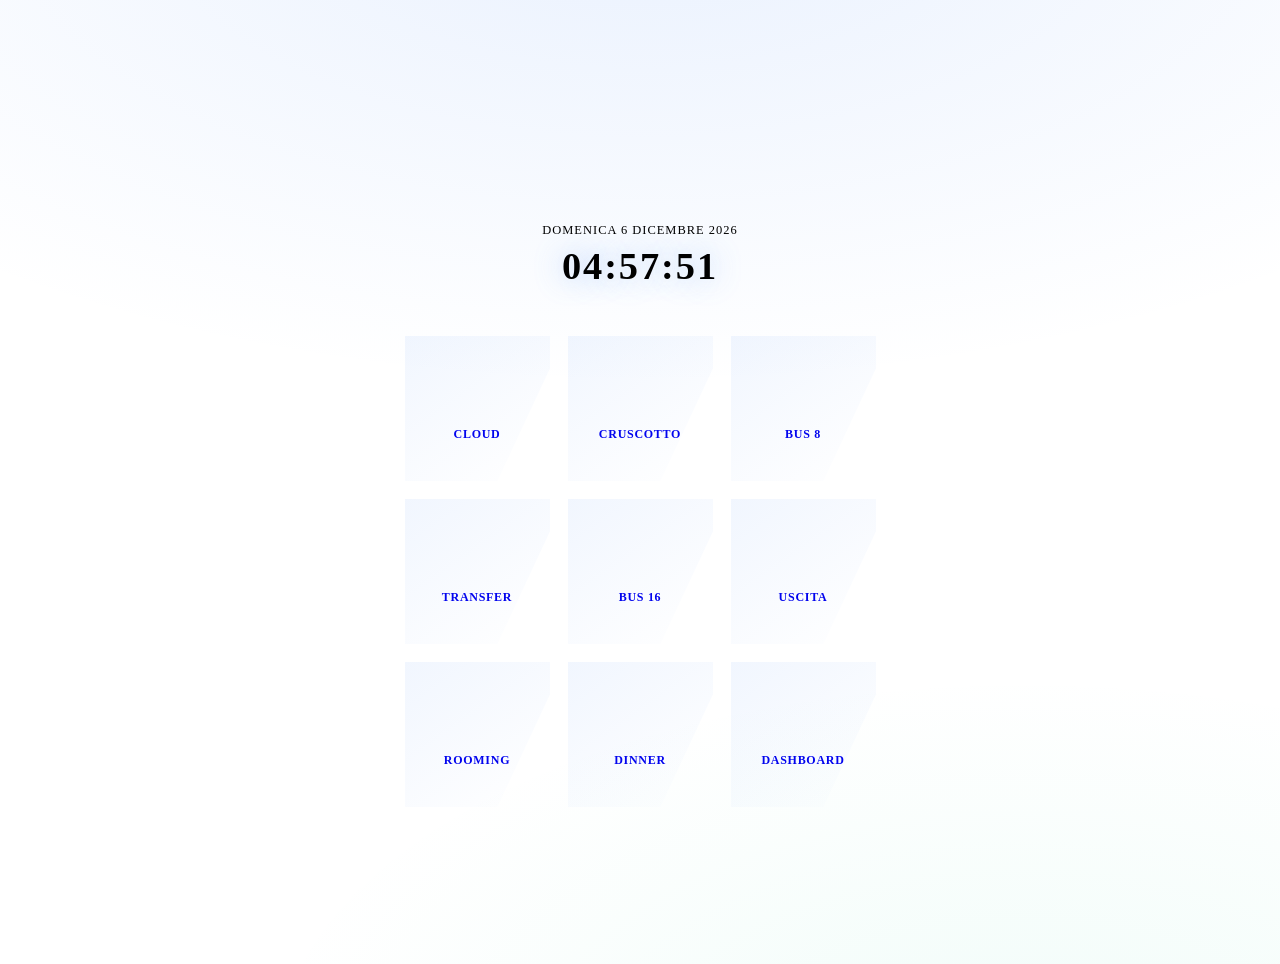
==== index.html @ 6590f325 "Add files via upload" ====
<!DOCTYPE html>
<html lang="it">
<head>
<meta charset="UTF-8">
<meta name="viewport" content="width=device-width, initial-scale=1.0">
<title>Convitto 2025 — Indice</title>
<link rel="stylesheet" href="css/convitto-theme.css">
<style>
/* ─── INDEX-SPECIFIC ─────────────────────────────────────────── */
body {
    display: flex;
    flex-direction: column;
    align-items: center;
    justify-content: center;
    min-height: 100vh;
    padding: 24px;
    background: var(--bg);
    background-image:
        radial-gradient(ellipse 80% 50% at 50% -10%, rgba(79,142,247,0.12), transparent),
        radial-gradient(ellipse 60% 40% at 80% 110%, rgba(56,217,169,0.07), transparent);
}

/* Header */
.header-container {
    text-align: center;
    margin-bottom: 48px;
}

h1 {
    font-size: 2rem;
    letter-spacing: 0.25em;
    text-transform: uppercase;
    background: linear-gradient(90deg, var(--accent), var(--accent-2));
    -webkit-background-clip: text;
    -webkit-text-fill-color: transparent;
    background-clip: text;
    margin-bottom: 8px;
}

#todayDate {
    font-size: 0.78rem;
    text-transform: uppercase;
    letter-spacing: 0.08em;
    color: var(--text-2);
    margin-bottom: 6px;
    font-family: var(--font-mono);
}

#digitalClock {
    font-size: 2.4rem;
    font-weight: 700;
    font-family: var(--font-mono);
    color: var(--accent);
    letter-spacing: 0.05em;
    text-shadow: 0 0 30px rgba(79,142,247,0.45);
    margin-bottom: 0;
}

/* Grid */
.links-grid {
    display: grid;
    grid-template-columns: repeat(3, 145px);
    gap: 18px;
}

/* Card */
.link-card {
    background: var(--surface);
    border: 1px solid var(--border);
    border-radius: var(--radius-xl);
    height: 145px;
    width: 145px;
    text-decoration: none;
    display: flex;
    flex-direction: column;
    align-items: center;
    justify-content: center;
    gap: 14px;
    box-shadow: var(--shadow-sm);
    transition: all 0.35s cubic-bezier(.25,.8,.25,1);
    position: relative;
    overflow: hidden;
}

/* Shimmer effect */
.link-card::before {
    content: "";
    position: absolute;
    width: 200%;
    height: 200%;
    background: linear-gradient(120deg, transparent, rgba(79,142,247,0.08), transparent);
    transform: rotate(25deg);
    top: -100%;
    left: -100%;
    transition: 0.6s;
}

.link-card:hover::before { top: 100%; left: 100%; }

/* Accent border bottom */
.link-card::after {
    content: "";
    position: absolute;
    bottom: 0;
    left: 10%;
    width: 80%;
    height: 2px;
    background: linear-gradient(90deg, transparent, var(--accent), var(--accent-2), transparent);
    opacity: 0;
    transition: opacity 0.3s;
}

.link-card:hover::after { opacity: 1; }

.link-card svg {
    width: 38px;
    height: 38px;
    stroke: var(--accent);
    stroke-width: 1.6;
    fill: none;
    transition: all 0.3s;
    filter: drop-shadow(0 0 8px rgba(79,142,247,0.3));
}

.link-card span {
    font-size: 12px;
    font-weight: 600;
    color: var(--text-2);
    letter-spacing: 0.06em;
    text-transform: uppercase;
    transition: color 0.2s;
}

.link-card:hover {
    transform: translateY(-8px) scale(1.04);
    box-shadow: var(--shadow-lg);
    border-color: var(--border-2);
    background: var(--surface-2);
}

.link-card:hover svg {
    stroke: var(--accent-2);
    filter: drop-shadow(0 0 12px rgba(56,217,169,0.45));
}

.link-card:hover span { color: var(--text); }

.link-card:active { transform: scale(0.97); }

@media (max-width: 520px) {
    .links-grid { grid-template-columns: repeat(2, 145px); }
    h1 { font-size: 1.4rem; }
    #digitalClock { font-size: 1.8rem; }
}

/* ─── LIGHT MODE (mobile con sistema chiaro) ────────────────── */
@media (max-width: 768px) and (prefers-color-scheme: dark) {
    body {
        background: var(--bg);
        background-image:
            radial-gradient(ellipse 80% 50% at 50% -10%, rgba(79,142,247,0.08), transparent),
            radial-gradient(ellipse 60% 40% at 80% 110%, rgba(56,217,169,0.05), transparent);
    }
    h1 {
        background: linear-gradient(90deg, var(--header-grad-start), var(--header-grad-end));
        -webkit-background-clip: text; -webkit-text-fill-color: transparent; background-clip: text;
    }
    #digitalClock { color: var(--accent); text-shadow: 0 0 20px rgba(79,142,247,0.25); }
    .link-card { background: var(--surface); border-color: var(--border); box-shadow: var(--shadow-sm); }
    .link-card svg { stroke: var(--accent); filter: none; }
    .link-card span { color: var(--text-2); }
    .link-card:hover { background: var(--surface-2); border-color: var(--border-2); box-shadow: var(--shadow); }
    .link-card:hover svg { stroke: var(--accent-2); filter: none; }
    .link-card:hover span { color: var(--text); }
}
</style>
</head>
<body>

<div class="header-container">
    <h1>CONVITTO 2025</h1>
    <div id="todayDate">Caricamento...</div>
    <div id="digitalClock">00:00:00</div>
</div>

<div class="links-grid">

    <a href="roomcloud.html" class="link-card">
        <svg viewBox="0 0 24 24"><path d="M17.5 19H9C7 19 4 18 4 14.5C4 11 7 10 7.5 10C8 7 10 5 13 5C16 5 18 7 18.5 10C21 10.5 22 12.5 22 14.5C22 17 20 19 17.5 19Z"/></svg>
        <span>Cloud</span>
    </a>

    <a href="cruscotto.html" class="link-card">
        <svg viewBox="0 0 24 24"><circle cx="12" cy="12" r="9"/><path d="M12 8v4l2 2"/><path d="M7 4l-2 2M19 4l2 2"/></svg>
        <span>Cruscotto</span>
    </a>

    <a href="bus-8.html" class="link-card">
        <svg viewBox="0 0 24 24"><path d="M4 18h16M4 18v-9c0-2 2-4 4-4h8c2 0 4 2 4 4v9M4 18v2M20 18v2"/><path d="M6 9h4M14 9h4M6 13h12"/><circle cx="7" cy="18" r="2"/><circle cx="17" cy="18" r="2"/></svg>
        <span>Bus 8</span>
    </a>

    <a href="transfer.html" class="link-card">
        <svg viewBox="0 0 24 24"><path d="M7 10h12M15 6l4 4-4 4"/><path d="M17 14H5M9 10l-4 4 4 4"/></svg>
        <span>Transfer</span>
    </a>

    <a href="bus-16.html" class="link-card">
        <svg viewBox="0 0 24 24"><polygon points="6,6 18,6 21,12 18,18 6,18 3,12"/><rect x="7" y="10" width="3" height="3" rx="0.5"/><rect x="15" y="10" width="3" height="3" rx="0.5"/><circle cx="7" cy="18" r="2"/><circle cx="17" cy="18" r="2"/></svg>
        <span>Bus 16</span>
    </a>

    <a href="uscita.html" class="link-card">
        <svg viewBox="0 0 24 24"><path d="M15 12H3M12 15l3-3-3-3"/><path d="M9 21H17c2 0 3-1 3-3V6c0-2-1-3-3-3H9"/></svg>
        <span>Uscita</span>
    </a>

    <a href="rooming.html" class="link-card">
        <svg viewBox="0 0 24 24"><path d="M3 10L12 3l9 7v11H3V10Z"/><path d="M9 14h6M9 17h4"/></svg>
        <span>Rooming</span>
    </a>

    <a href="presenze-dinner.html" class="link-card">
        <svg viewBox="0 0 24 24"><path d="M18 8h1a4 4 0 0 1 0 8h-1"/><path d="M2 8h16v9a4 4 0 0 1-4 4H6a4 4 0 0 1-4-4V8z"/><line x1="6" y1="1" x2="6" y2="4"/><line x1="10" y1="1" x2="10" y2="4"/><line x1="14" y1="1" x2="14" y2="4"/></svg>
        <span>Dinner</span>
    </a>

    <a href="dashboard.html" class="link-card">
        <svg viewBox="0 0 24 24"><rect x="3" y="3" width="8" height="8" rx="1.5"/><rect x="13" y="3" width="8" height="8" rx="1.5"/><rect x="3" y="13" width="8" height="8" rx="1.5"/><rect x="13" y="13" width="8" height="8" rx="1.5"/></svg>
        <span>Dashboard</span>
    </a>

</div>

<script>
function updateDateTime() {
    const now = new Date();
    const options = { weekday: 'long', day: 'numeric', month: 'long', year: 'numeric' };
    document.getElementById('todayDate').textContent = now.toLocaleDateString('it-IT', options);
    const h = String(now.getHours()).padStart(2,'0');
    const m = String(now.getMinutes()).padStart(2,'0');
    const s = String(now.getSeconds()).padStart(2,'0');
    document.getElementById('digitalClock').textContent = `${h}:${m}:${s}`;
}
setInterval(updateDateTime, 1000);
updateDateTime();
</script>
</body>
</html>
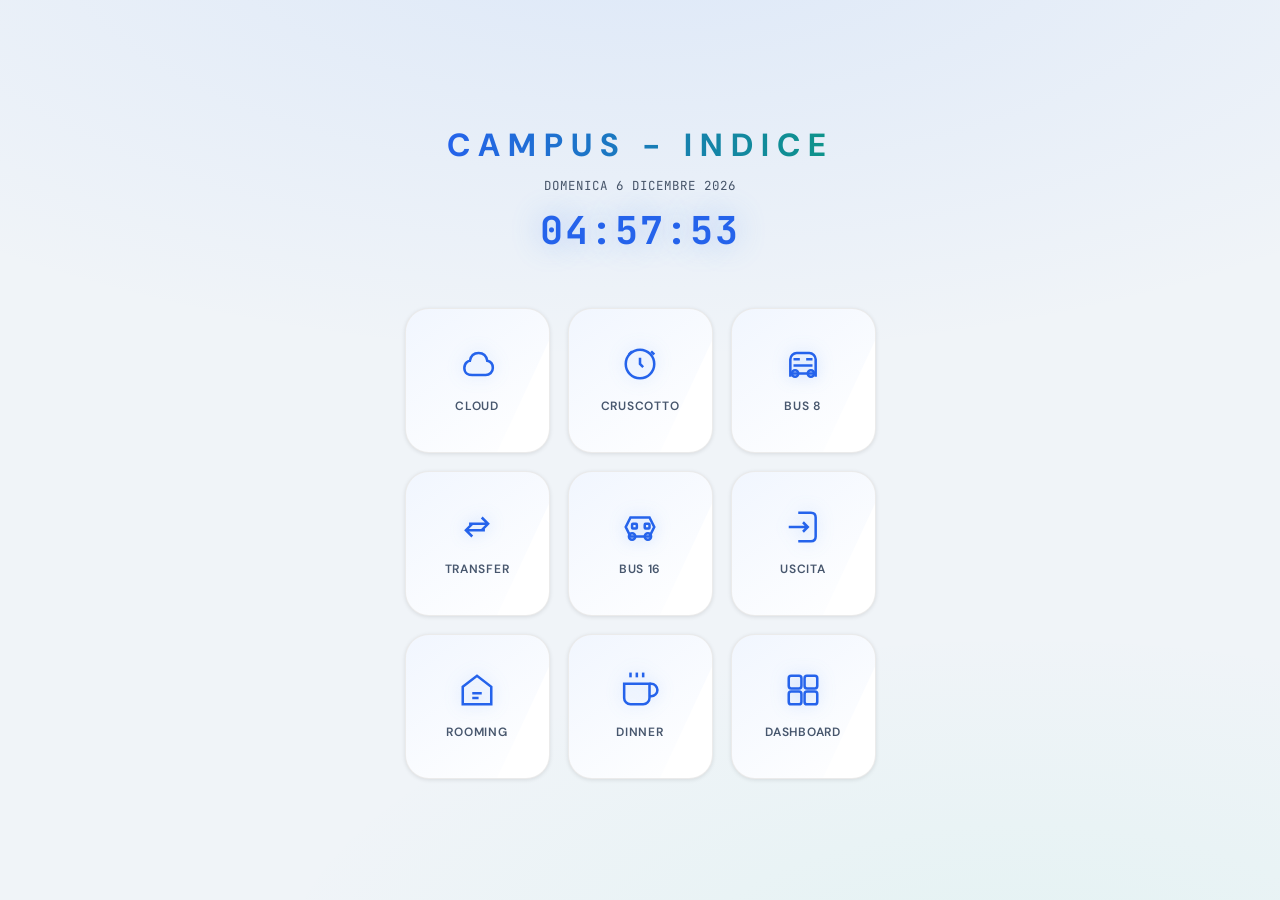
==== commit eb3f1fd7: "Add files via upload" ====
--- a/index.html
+++ b/index.html
@@ -3,8 +3,8 @@
 <head>
 <meta charset="UTF-8">
 <meta name="viewport" content="width=device-width, initial-scale=1.0">
-<title>Convitto 2025 — Indice</title>
-<link rel="stylesheet" href="css/convitto-theme.css">
+<title>Campus — Indice</title>
+<link rel="stylesheet" href="css/campus-theme.css">
 <style>
 /* ─── INDEX-SPECIFIC ─────────────────────────────────────────── */
 body {
@@ -154,18 +154,18 @@
 }
 
 /* ─── LIGHT MODE (mobile con sistema chiaro) ────────────────── */
-@media (max-width: 768px) and (prefers-color-scheme: dark) {
+@media (max-width: 768px) and (prefers-color-scheme: light) {
     body {
         background: var(--bg);
         background-image:
-            radial-gradient(ellipse 80% 50% at 50% -10%, rgba(79,142,247,0.08), transparent),
-            radial-gradient(ellipse 60% 40% at 80% 110%, rgba(56,217,169,0.05), transparent);
+            radial-gradient(ellipse 80% 50% at 50% -10%, rgba(37,99,235,0.08), transparent),
+            radial-gradient(ellipse 60% 40% at 80% 110%, rgba(13,148,136,0.05), transparent);
     }
     h1 {
         background: linear-gradient(90deg, var(--header-grad-start), var(--header-grad-end));
         -webkit-background-clip: text; -webkit-text-fill-color: transparent; background-clip: text;
     }
-    #digitalClock { color: var(--accent); text-shadow: 0 0 20px rgba(79,142,247,0.25); }
+    #digitalClock { color: var(--accent); text-shadow: 0 0 20px rgba(37,99,235,0.25); }
     .link-card { background: var(--surface); border-color: var(--border); box-shadow: var(--shadow-sm); }
     .link-card svg { stroke: var(--accent); filter: none; }
     .link-card span { color: var(--text-2); }
@@ -178,7 +178,7 @@
 <body>
 
 <div class="header-container">
-    <h1>CONVITTO 2025</h1>
+    <h1>Campus - indice</h1>
     <div id="todayDate">Caricamento...</div>
     <div id="digitalClock">00:00:00</div>
 </div>
--- a/css/campus-theme.css
+++ b/css/campus-theme.css
@@ -0,0 +1,489 @@
+/* ============================================================
+   CONVITTO-THEME.CSS — Tema Light unico (sempre attivo)
+   ============================================================ */
+
+@import url('https://fonts.googleapis.com/css2?family=DM+Sans:wght@400;500;600;700&family=JetBrains+Mono:wght@400;600&display=swap');
+
+:root {
+    color-scheme: light only;
+    --bg:           #f0f4f8;
+    --bg-2:         #ffffff;
+    --bg-3:         #e8eef5;
+    --surface:      #ffffff;
+    --surface-2:    #f0f4f8;
+    --surface-3:    #dde5f0;
+    --border:       #00000014;
+    --border-2:     #00000024;
+
+    /* Accenti */
+    --accent:       #2563eb;
+    --accent-dim:   #2563eb1f;
+    --accent-2:     #0d9488;
+    --accent-2-dim: #0d94881a;
+
+    /* Stati operativi */
+    --ok:           #16a34a;
+    --ok-dim:       #16a34a1a;
+    --absent:       #dc2626;
+    --absent-dim:   #dc26261a;
+    --dinner-no:    #2563eb;
+    --dinner-no-dim:#2563eb1a;
+    --lab:          #d97706;
+    --lab-dim:      #d977061a;
+    --switched:     #0d9488;
+    --pp:           #ea580c;
+
+    /* Bottoni toolbar */
+    --btn-t1:        #16a34a;
+    --btn-t2:        #2563eb;
+    --btn-t3:        #7c3aed;
+    --btn-t4:        #475569;
+    --btn-reset:     #ea580c;
+    --btn-reset-full:#b91c1c;
+    --btn-inactive:  #e8eef5;
+    --switched-dim: #0d94881a;
+    /* Testo */
+    --text:         #0f172a;
+    --text-2:       #475569;
+    --text-muted:   #94a3b8;
+    --text-inv:     #ffffff;
+
+    /* Tipografia */
+    --font:         'DM Sans', 'Segoe UI', system-ui, sans-serif;
+    --font-mono:    'JetBrains Mono', 'Courier New', monospace;
+
+    /* Geometria */
+    --radius-sm:    6px;
+    --radius:       12px;
+    --radius-lg:    18px;
+    --radius-xl:    24px;
+
+    /* Ombre leggere */
+    --shadow-sm:    0 1px 4px rgba(0,0,0,0.10);
+    --shadow:       0 4px 16px rgba(0,0,0,0.12);
+    --shadow-lg:    0 8px 32px rgba(0,0,0,0.15);
+
+    /* Transizioni */
+    --t:            0.2s ease;
+
+    /* Colori header gradient */
+    --header-grad-start: #2563eb;
+    --header-grad-end:   #0d9488;
+}
+
+/* reset e base – invariati */
+*, *::before, *::after { box-sizing: border-box; }
+html { -webkit-text-size-adjust: 100%; }
+body {
+    margin: 0;
+    font-family: var(--font);
+    background: var(--bg);
+    color: var(--text);
+    line-height: 1.5;
+    -webkit-font-smoothing: antialiased;
+}
+h1, h2, h3, h4 {
+    margin: 0;
+    font-family: var(--font);
+    font-weight: 700;
+    color: var(--text);
+    letter-spacing: -0.01em;
+}
+a { color: inherit; text-decoration: none; }
+
+/* scrollbar */
+::-webkit-scrollbar { width: 6px; height: 6px; }
+::-webkit-scrollbar-track { background: var(--bg-2); }
+::-webkit-scrollbar-thumb { background: var(--surface-3); border-radius: 3px; }
+::-webkit-scrollbar-thumb:hover { background: var(--accent); }
+
+/* header applicazione */
+.app-header {
+    background: var(--bg-2);
+    border-bottom: 1px solid var(--border-2);
+    padding: 14px 24px;
+    display: flex;
+    justify-content: space-between;
+    align-items: center;
+    gap: 16px;
+    position: sticky;
+    top: 0;
+    z-index: 100;
+    backdrop-filter: blur(12px);
+}
+.app-header h1 {
+    font-size: 1.1rem;
+    font-weight: 700;
+    letter-spacing: 0.04em;
+    text-transform: uppercase;
+    background: linear-gradient(90deg, var(--accent), var(--accent-2));
+    -webkit-background-clip: text;
+    -webkit-text-fill-color: transparent;
+    background-clip: text;
+}
+.app-header .header-meta {
+    font-size: 0.78rem;
+    color: var(--text-2);
+    font-family: var(--font-mono);
+    font-weight: 400;
+    margin-top: 2px;
+}
+.app-header .header-clock {
+    font-family: var(--font-mono);
+    font-size: 1.6rem;
+    font-weight: 600;
+    color: var(--accent);
+    letter-spacing: 0.05em;
+    text-shadow: 0 0 20px #2563eb33;
+}
+.app-header .header-actions {
+    display: flex;
+    align-items: center;
+    gap: 10px;
+}
+
+.container {
+    max-width: 1300px;
+    margin: 0 auto;
+    padding: 24px;
+}
+
+.toolbar {
+    background: var(--surface);
+    border: 1px solid var(--border);
+    padding: 12px 16px;
+    border-radius: var(--radius-lg);
+    display: flex;
+    gap: 10px;
+    margin-bottom: 20px;
+    align-items: center;
+    flex-wrap: wrap;
+    box-shadow: var(--shadow-sm);
+}
+.toolbar input[type="text"],
+.toolbar input[type="number"],
+#search, #roomInput {
+    background: var(--bg-3);
+    border: 1px solid var(--border-2);
+    border-radius: var(--radius);
+    color: var(--text);
+    padding: 9px 14px;
+    font-family: var(--font);
+    font-size: 0.85rem;
+    outline: none;
+    transition: border-color var(--t), box-shadow var(--t);
+}
+#search { flex: 1; min-width: 140px; }
+#roomInput { width: 70px; }
+.toolbar input:focus {
+    border-color: var(--accent);
+    box-shadow: 0 0 0 3px var(--accent-dim);
+}
+.toolbar input::placeholder { color: var(--text-muted); }
+
+.btn-toolbar {
+    border: none;
+    border-radius: var(--radius);
+    cursor: pointer;
+    font-family: var(--font);
+    font-weight: 700;
+    font-size: 0.78rem;
+    color: white;
+    padding: 9px 16px;
+    transition: all var(--t);
+    letter-spacing: 0.03em;
+    white-space: nowrap;
+}
+.btn-toolbar:hover {
+    filter: brightness(1.05);
+    transform: translateY(-1px);
+    box-shadow: var(--shadow-sm);
+}
+.btn-toolbar:active { transform: translateY(0); }
+
+.btn-reset {
+    background: var(--btn-reset);
+    border: none;
+    border-radius: var(--radius);
+    cursor: pointer;
+    font-family: var(--font);
+    font-weight: 700;
+    font-size: 0.78rem;
+    color: white;
+    padding: 9px 16px;
+    transition: all var(--t);
+    letter-spacing: 0.03em;
+    display: inline-flex;
+    align-items: center;
+    gap: 5px;
+    box-shadow: 0 2px 8px rgba(230,126,34,0.3);
+}
+.btn-reset:hover {
+    background: #d35400;
+    transform: translateY(-1px);
+    box-shadow: 0 4px 14px rgba(230,126,34,0.45);
+}
+.btn-reset-complete {
+    background: var(--btn-reset-full);
+    border: none;
+    border-radius: var(--radius);
+    cursor: pointer;
+    font-family: var(--font);
+    font-weight: 700;
+    font-size: 0.78rem;
+    color: white;
+    padding: 9px 16px;
+    transition: all var(--t);
+    letter-spacing: 0.03em;
+    display: inline-flex;
+    align-items: center;
+    gap: 5px;
+    box-shadow: 0 2px 8px rgba(192,57,43,0.3);
+}
+.btn-reset-complete:hover {
+    background: #a93226;
+    transform: translateY(-1px);
+    box-shadow: 0 4px 14px rgba(192,57,43,0.45);
+}
+
+.day-box {
+    background: var(--surface);
+    border: 1px solid var(--border);
+    padding: 10px 14px;
+    text-align: center;
+    border-radius: var(--radius);
+    font-size: 0.78rem;
+    font-weight: 700;
+    cursor: pointer;
+    transition: all var(--t);
+    letter-spacing: 0.03em;
+    flex: 1;
+    color: var(--text-2);
+}
+.day-box:hover {
+    background: var(--surface-2);
+    color: var(--text);
+    transform: translateY(-2px);
+    box-shadow: var(--shadow-sm);
+}
+
+.status-badge {
+    display: inline-flex;
+    align-items: center;
+    gap: 5px;
+    font-size: 0.7rem;
+    font-weight: 600;
+    padding: 4px 10px;
+    border-radius: 20px;
+    letter-spacing: 0.03em;
+}
+.status-badge.connected {
+    background: var(--ok-dim);
+    color: var(--ok);
+    border: 1px solid rgba(22,163,74,0.25);
+}
+.status-badge.disconnected {
+    background: var(--absent-dim);
+    color: var(--absent);
+    border: 1px solid rgba(220,38,38,0.25);
+}
+
+.note-toolbar-container {
+    background: rgb(255, 255, 255);
+    border: 1px solid rgba(255, 14, 0, 0.25);
+    border-left: 4px solid var(--lab);
+    border-radius: var(--radius-lg);
+    margin-bottom: 20px;
+    padding: 12px 18px;
+    transition: transform 0.2s;
+}
+.note-toolbar-container:hover { transform: rotate(0deg); }
+.note-content {
+    display: flex;
+    align-items: flex-start;
+    gap: 12px;
+}
+.note-icon { font-size: 1.1rem; margin-top: 2px; }
+.note-input {
+    flex: 1;
+    background: transparent;
+    border: none;
+    outline: none;
+    font-family: var(--font);
+    font-size: 0.85rem;
+    color: var(--text);
+    resize: vertical;
+    min-height: 48px;
+    line-height: 1.5;
+}
+.note-input::placeholder { color: var(--text-muted); }
+.clear-note-btn {
+    background: rgba(0,0,0,0.05);
+    border: 1px solid var(--border);
+    border-radius: 50%;
+    width: 28px;
+    height: 28px;
+    cursor: pointer;
+    color: var(--text-muted);
+    display: flex;
+    align-items: center;
+    justify-content: center;
+    transition: all var(--t);
+    font-weight: bold;
+    flex-shrink: 0;
+    margin-top: 2px;
+    font-size: 0.8rem;
+}
+.clear-note-btn:hover {
+    background: rgba(220,38,38,0.15);
+    color: var(--absent);
+    border-color: var(--absent);
+}
+
+#sidePanel {
+    background: var(--bg-2) !important;
+    border-left: 1px solid var(--border-2) !important;
+    box-shadow: -8px 0 40px rgba(0,0,0,0.15) !important;
+    color: var(--text) !important;
+}
+#sidePanel h3 {
+    color: var(--text);
+    border-bottom: 1px solid var(--border) !important;
+    padding-bottom: 10px;
+    font-size: 0.9rem;
+    letter-spacing: 0.04em;
+    text-transform: uppercase;
+}
+#sidePanel select,
+#sidePanel input[type="date"] {
+    background: var(--bg-3);
+    border: 1px solid var(--border-2);
+    border-radius: var(--radius-sm);
+    color: var(--text);
+    padding: 8px 10px;
+    font-family: var(--font);
+    font-size: 0.82rem;
+    width: 100%;
+    outline: none;
+}
+#sidePanel select:focus,
+#sidePanel input[type="date"]:focus {
+    border-color: var(--accent);
+}
+#sidePanel hr {
+    border: none;
+    border-top: 1px solid var(--border);
+    margin: 16px 0;
+}
+
+#loginScreen { background: var(--bg) !important; }
+#loginScreen > div {
+    background: var(--surface) !important;
+    border: 1px solid var(--border-2) !important;
+    border-radius: var(--radius-xl) !important;
+    box-shadow: var(--shadow-lg) !important;
+    color: var(--text) !important;
+}
+#loginScreen h2 { color: var(--text) !important; }
+#loginScreen input {
+    background: var(--bg-3) !important;
+    border: 1px solid var(--border-2) !important;
+    border-radius: var(--radius) !important;
+    color: var(--text) !important;
+    padding: 12px !important;
+    font-family: var(--font) !important;
+}
+#loginScreen input::placeholder { color: var(--text-muted) !important; }
+#loginScreen button {
+    background: var(--accent) !important;
+    border-radius: var(--radius) !important;
+    font-family: var(--font) !important;
+    font-weight: 700 !important;
+    letter-spacing: 0.05em !important;
+    transition: all var(--t) !important;
+}
+#loginScreen button:hover {
+    filter: brightness(1.05) !important;
+    transform: translateY(-1px) !important;
+}
+
+#info-reset {
+    font-size: 0.68rem !important;
+    color: var(--absent) !important;
+    font-family: var(--font-mono) !important;
+}
+.room-label {
+    font-size: 0.75rem;
+    font-weight: 700;
+    color: var(--accent);
+    letter-spacing: 0.06em;
+    text-transform: uppercase;
+}
+
+@keyframes pulse {
+    0%   { opacity: 1; }
+    50%  { opacity: 0.3; }
+    100% { opacity: 1; }
+}
+@keyframes fadeIn {
+    from { opacity: 0; transform: translateY(6px); }
+    to   { opacity: 1; transform: translateY(0); }
+}
+
+/* ===== Componenti comuni a tutti i report (stampa e schermo) ===== */
+.btn {
+    padding: 9px 28px;
+    background: linear-gradient(90deg, var(--accent), var(--accent-2));
+    color: white;
+    border: none;
+    cursor: pointer;
+    border-radius: 30px;
+    font-family: var(--font);
+    font-weight: 700;
+    font-size: 12px;
+    letter-spacing: 0.05em;
+    transition: all var(--t);
+    box-shadow: 0 4px 16px rgba(37,99,235,0.35);
+}
+.btn:hover {
+    filter: brightness(1.05);
+    transform: translateY(-1px);
+    box-shadow: 0 6px 20px rgba(37,99,235,0.5);
+}
+
+.print-logo {
+    display: none;
+}
+@media print {
+    .print-logo {
+        display: block;
+        position: absolute;
+        left: 0;
+        top: 50%;
+        transform: translateY(-50%);
+        height: 44px;
+        width: auto;
+        object-fit: contain;
+    }
+    /* Assicura che i bottoni di stampa scompaiano */
+    .no-print {
+        display: none !important;
+    }
+}
+
+@media (max-width: 768px) {
+    .container { padding: 14px; }
+    .app-header { padding: 10px 16px; }
+    .app-header .header-clock { font-size: 1.2rem; }
+    .toolbar { gap: 8px; }
+}
+
+@media print {
+    .no-print, .print-bar { display: none !important; }
+    body {
+        background: white !important;
+        color: black !important;
+    }
+    .print-logo { display: block !important; }
+}
+.print-logo { display: none; }
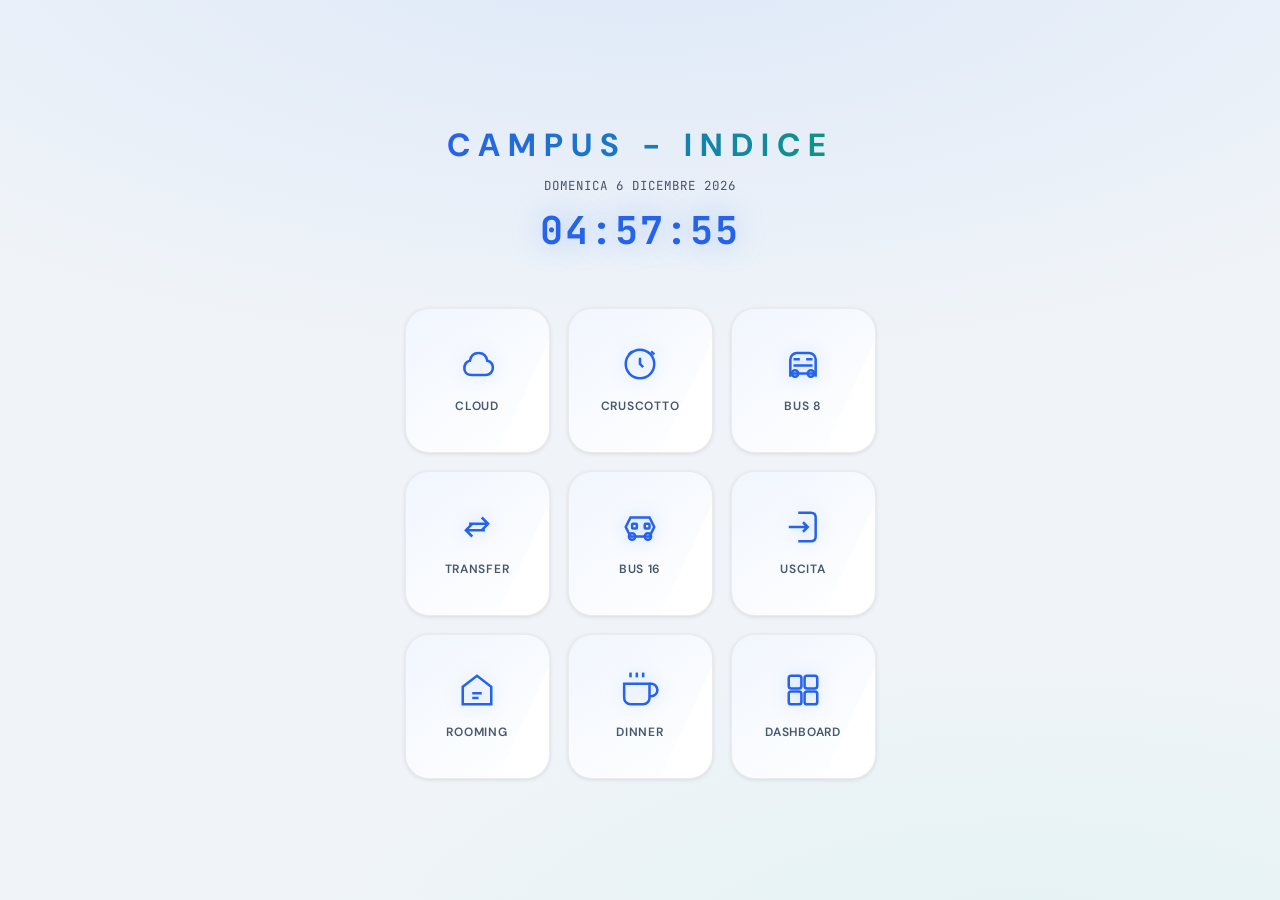
==== commit 44927054: "Add files via upload" ====
--- a/index.html
+++ b/index.html
@@ -220,7 +220,7 @@
         <span>Rooming</span>
     </a>
 
-    <a href="presenze-dinner.html" class="link-card">
+    <a href="dinner.html" class="link-card">
         <svg viewBox="0 0 24 24"><path d="M18 8h1a4 4 0 0 1 0 8h-1"/><path d="M2 8h16v9a4 4 0 0 1-4 4H6a4 4 0 0 1-4-4V8z"/><line x1="6" y1="1" x2="6" y2="4"/><line x1="10" y1="1" x2="10" y2="4"/><line x1="14" y1="1" x2="14" y2="4"/></svg>
         <span>Dinner</span>
     </a>
--- a/css/campus-theme.css
+++ b/css/campus-theme.css
@@ -471,10 +471,10 @@
     }
 }
 
-@media (max-width: 768px) {
+@media (max-width: 68px) {
     .container { padding: 14px; }
-    .app-header { padding: 10px 16px; }
-    .app-header .header-clock { font-size: 1.2rem; }
+    .app-header { padding: 8px 12px; }
+    .app-header .header-clock { font-size: 2.2rem; }
     .toolbar { gap: 8px; }
 }
 
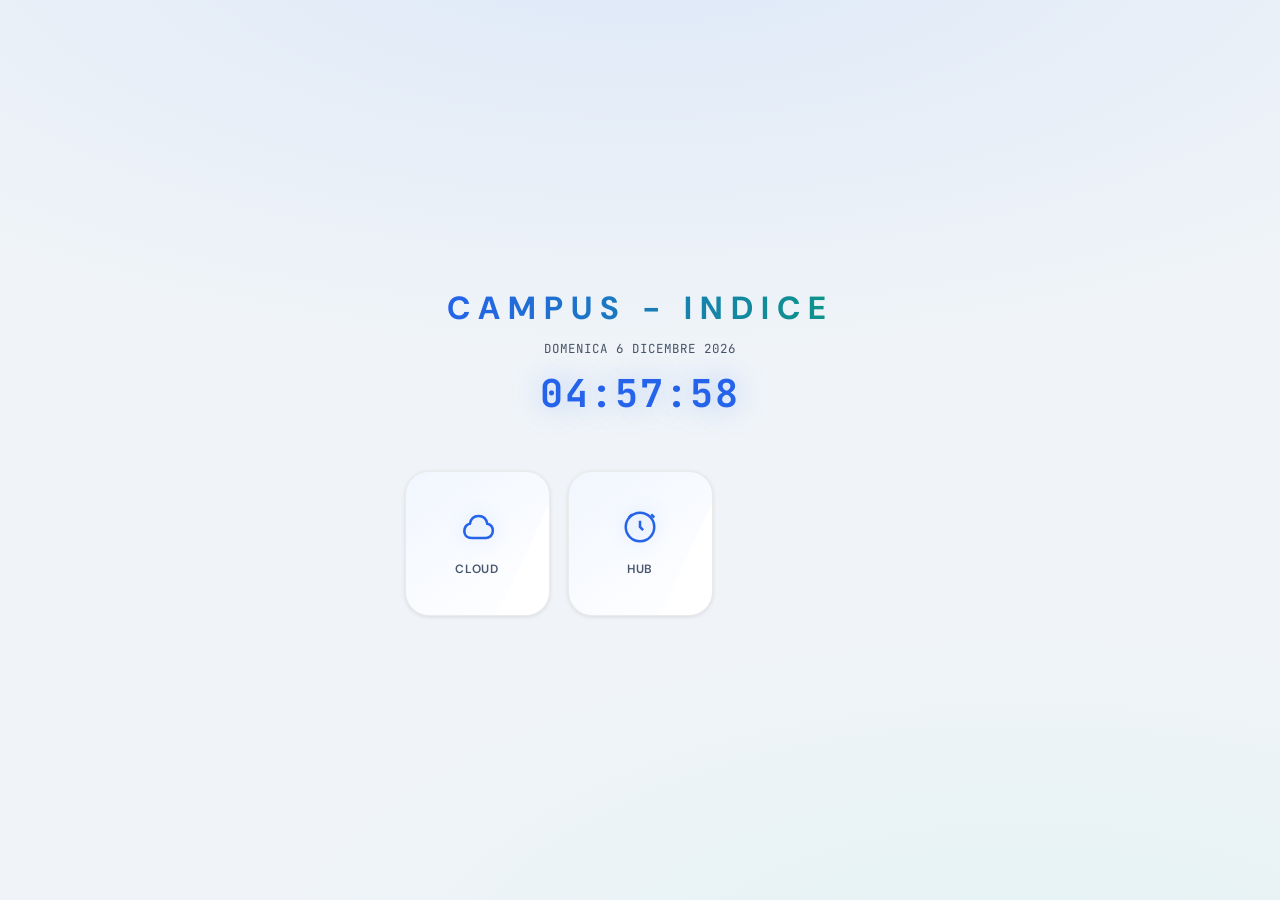
==== commit 4b344757: "Update index.html" ====
--- a/index.html
+++ b/index.html
@@ -190,44 +190,9 @@
         <span>Cloud</span>
     </a>
 
-    <a href="cruscotto.html" class="link-card">
+    <a href="campus_hub.html" class="link-card">
         <svg viewBox="0 0 24 24"><circle cx="12" cy="12" r="9"/><path d="M12 8v4l2 2"/><path d="M7 4l-2 2M19 4l2 2"/></svg>
-        <span>Cruscotto</span>
-    </a>
-
-    <a href="bus-8.html" class="link-card">
-        <svg viewBox="0 0 24 24"><path d="M4 18h16M4 18v-9c0-2 2-4 4-4h8c2 0 4 2 4 4v9M4 18v2M20 18v2"/><path d="M6 9h4M14 9h4M6 13h12"/><circle cx="7" cy="18" r="2"/><circle cx="17" cy="18" r="2"/></svg>
-        <span>Bus 8</span>
-    </a>
-
-    <a href="transfer.html" class="link-card">
-        <svg viewBox="0 0 24 24"><path d="M7 10h12M15 6l4 4-4 4"/><path d="M17 14H5M9 10l-4 4 4 4"/></svg>
-        <span>Transfer</span>
-    </a>
-
-    <a href="bus-16.html" class="link-card">
-        <svg viewBox="0 0 24 24"><polygon points="6,6 18,6 21,12 18,18 6,18 3,12"/><rect x="7" y="10" width="3" height="3" rx="0.5"/><rect x="15" y="10" width="3" height="3" rx="0.5"/><circle cx="7" cy="18" r="2"/><circle cx="17" cy="18" r="2"/></svg>
-        <span>Bus 16</span>
-    </a>
-
-    <a href="uscita.html" class="link-card">
-        <svg viewBox="0 0 24 24"><path d="M15 12H3M12 15l3-3-3-3"/><path d="M9 21H17c2 0 3-1 3-3V6c0-2-1-3-3-3H9"/></svg>
-        <span>Uscita</span>
-    </a>
-
-    <a href="rooming.html" class="link-card">
-        <svg viewBox="0 0 24 24"><path d="M3 10L12 3l9 7v11H3V10Z"/><path d="M9 14h6M9 17h4"/></svg>
-        <span>Rooming</span>
-    </a>
-
-    <a href="dinner.html" class="link-card">
-        <svg viewBox="0 0 24 24"><path d="M18 8h1a4 4 0 0 1 0 8h-1"/><path d="M2 8h16v9a4 4 0 0 1-4 4H6a4 4 0 0 1-4-4V8z"/><line x1="6" y1="1" x2="6" y2="4"/><line x1="10" y1="1" x2="10" y2="4"/><line x1="14" y1="1" x2="14" y2="4"/></svg>
-        <span>Dinner</span>
-    </a>
-
-    <a href="dashboard.html" class="link-card">
-        <svg viewBox="0 0 24 24"><rect x="3" y="3" width="8" height="8" rx="1.5"/><rect x="13" y="3" width="8" height="8" rx="1.5"/><rect x="3" y="13" width="8" height="8" rx="1.5"/><rect x="13" y="13" width="8" height="8" rx="1.5"/></svg>
-        <span>Dashboard</span>
+        <span>HUB</span>
     </a>
 
 </div>
--- a/css/campus-theme.css
+++ b/css/campus-theme.css
@@ -20,7 +20,7 @@
     --accent-dim:   #2563eb1f;
     --accent-2:     #0d9488;
     --accent-2-dim: #0d94881a;
-
+ 
     /* Stati operativi */
     --ok:           #16a34a;
     --ok-dim:       #16a34a1a;
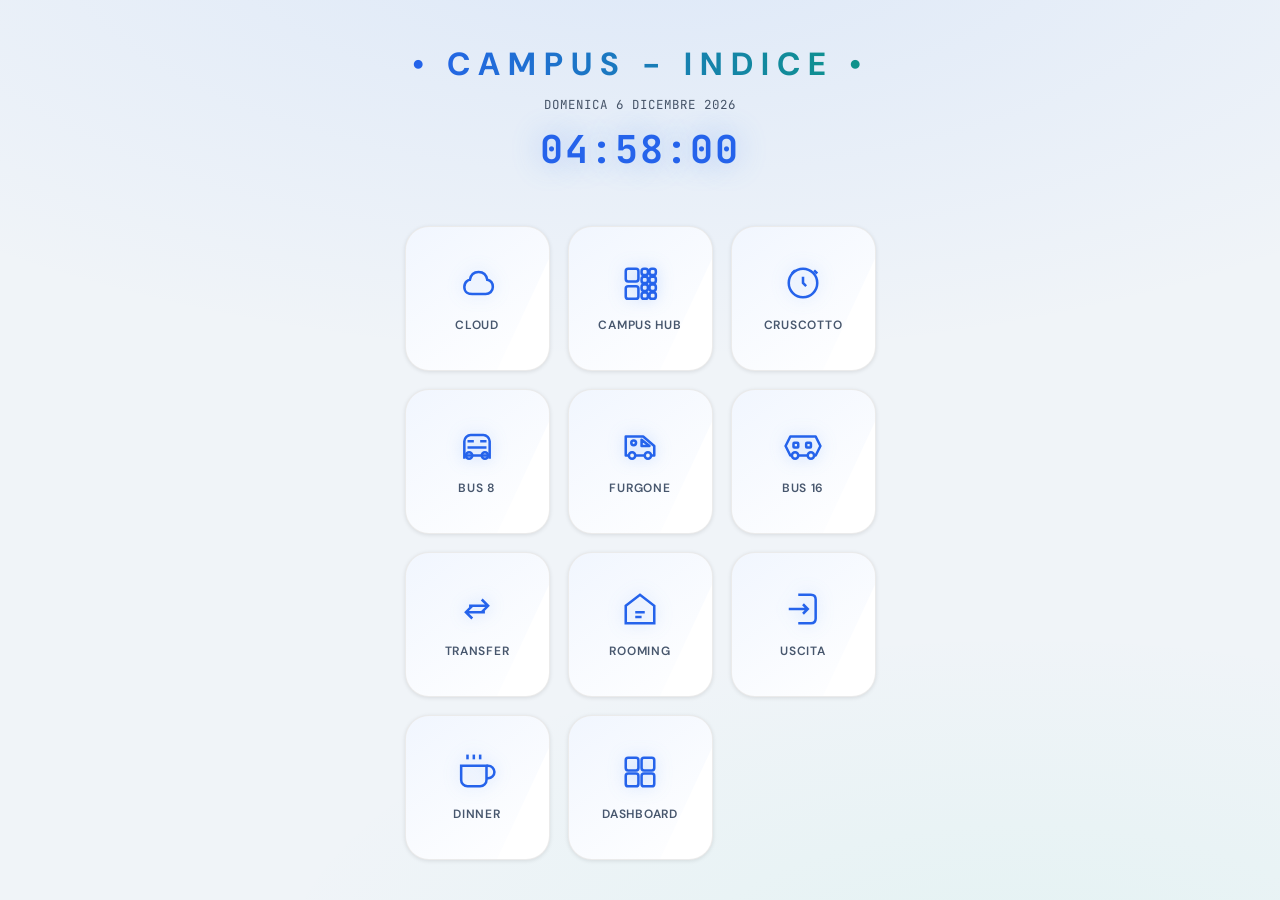
==== commit 24a7a06d: "Update index.html" ====
--- a/index.html
+++ b/index.html
@@ -178,7 +178,7 @@
 <body>
 
 <div class="header-container">
-    <h1>Campus - indice</h1>
+    <h1>• Campus - indice •</h1>
     <div id="todayDate">Caricamento...</div>
     <div id="digitalClock">00:00:00</div>
 </div>
@@ -189,12 +189,82 @@
         <svg viewBox="0 0 24 24"><path d="M17.5 19H9C7 19 4 18 4 14.5C4 11 7 10 7.5 10C8 7 10 5 13 5C16 5 18 7 18.5 10C21 10.5 22 12.5 22 14.5C22 17 20 19 17.5 19Z"/></svg>
         <span>Cloud</span>
     </a>
-
-    <a href="campus_hub.html" class="link-card">
+ <a href="campus_hub.html" class="link-card">
+   <svg viewBox="0 0 24 24">
+       <rect x="3" y="3" width="8" height="8" rx="1.5"/>
+       <rect x="3" y="14" width="8" height="8" rx="1.5"/>
+       <rect x="13" y="3" width="4" height="4" rx="1.5"/>
+       <rect x="13" y="8" width="4" height="4" rx="1.5"/>
+       <rect x="13" y="13" width="4" height="4" rx="1.5"/>
+       <rect x="13" y="18" width="4" height="4" rx="1.5"/>
+       <rect x="18" y="3" width="4" height="4" rx="1.5"/>
+       <rect x="18" y="8" width="4" height="4" rx="1.5"/>
+       <rect x="18" y="13" width="4" height="4" rx="1.5"/>
+       <rect x="18" y="18" width="4" height="4" rx="1.5"/>
+  </svg>
+    <span>campus hub</span>
+    </a>
+    
+    <a href="cruscotto.html" class="link-card">
         <svg viewBox="0 0 24 24"><circle cx="12" cy="12" r="9"/><path d="M12 8v4l2 2"/><path d="M7 4l-2 2M19 4l2 2"/></svg>
-        <span>HUB</span>
-    </a>
-
+        <span>Cruscotto</span>
+    </a>
+
+    
+    
+     <a href="bus-8.html" class="link-card">
+        <svg viewBox="0 0 24 24"><path d="M4 18h16M4 18v-9c0-2 2-4 4-4h8c2 0 4 2 4 4v9M4 18v2M20 18v2"/><path d="M6 9h4M14 9h4M6 13h12"/><circle cx="7" cy="18" r="2"/><circle cx="17" cy="18" r="2"/></svg>
+        <span>Bus 8</span>
+    </a>
+
+     <a href="trasportini.html" class="link-card">
+    <svg xmlns="http://www.w3.org/2000/svg" viewBox="0 0 24 24" width="24" height="24" fill="none" stroke="currentColor" stroke-width="2" stroke-linecap="round" stroke-linejoin="round">
+  <polygon points="3 6, 14 6, 21 12, 21 18, 3 18" /> <polygon points="13 8, 18 12, 14 12, 13 12" /> <circle cx="8" cy="10" r="1.5" />
+    <circle cx="7" cy="18" r="2" fill="#f0f4f8" />     <circle cx="17" cy="18" r="2" fill="#f0f4f8" />
+         </svg>
+        <span>Furgone</span>
+     </a>  
+    
+    <a href="bus-16.html" class="link-card">
+        <svg xmlns="http://www.w3.org/2000/svg" viewBox="0 0 24 24" width="24" height="24" fill="none" stroke="currentColor" stroke-width="2" stroke-linecap="round" stroke-linejoin="round">
+  <polygon points="4,6 20,6 23,12 20,18 4,18 1,12"/> <rect x="6" y="10" width="3" height="3" rx="0.5"/>  <rect x="14" y="10" width="3" height="3" rx="0.5"/>
+  <circle cx="7" cy="18" r="2" fill="#f0f4f8"/> <circle cx="17" cy="18" r="2" fill="#f0f4f8"/>
+        </svg>
+        <span>Bus 16</span>
+    </a>
+    
+    
+    
+    <a href="transfer.html" class="link-card">
+        <svg viewBox="0 0 24 24"><path d="M7 10h12M15 6l4 4-4 4"/><path d="M17 14H5M9 10l-4 4 4 4"/></svg>
+        <span>Transfer</span>
+    </a>
+<a href="rooming.html" class="link-card">
+        <svg viewBox="0 0 24 24"><path d="M3 10L12 3l9 7v11H3V10Z"/><path d="M9 14h6M9 17h4"/></svg>
+        <span>Rooming</span>
+    </a>
+    
+
+    <a href="uscita.html" class="link-card">
+        <svg viewBox="0 0 24 24"><path d="M15 12H3M12 15l3-3-3-3"/><path d="M9 21H17c2 0 3-1 3-3V6c0-2-1-3-3-3H9"/></svg>
+        <span>Uscita</span>
+    </a>
+
+    
+
+    <a href="dinner.html" class="link-card">
+        <svg viewBox="0 0 24 24"><path d="M18 8h1a4 4 0 0 1 0 8h-1"/><path d="M2 8h16v9a4 4 0 0 1-4 4H6a4 4 0 0 1-4-4V8z"/><line x1="6" y1="1" x2="6" y2="4"/><line x1="10" y1="1" x2="10" y2="4"/><line x1="14" y1="1" x2="14" y2="4"/></svg>
+        <span>Dinner</span>
+    </a>
+    
+     
+    <a href="dashboard.html" class="link-card">
+        <svg viewBox="0 0 24 24"><rect x="3" y="3" width="8" height="8" rx="1.5"/><rect x="13" y="3" width="8" height="8" rx="1.5"/><rect x="3" y="13" width="8" height="8" rx="1.5"/><rect x="13" y="13" width="8" height="8" rx="1.5"/></svg>
+        <span>Dashboard</span>
+    </a>
+
+   
+    
 </div>
 
 <script>
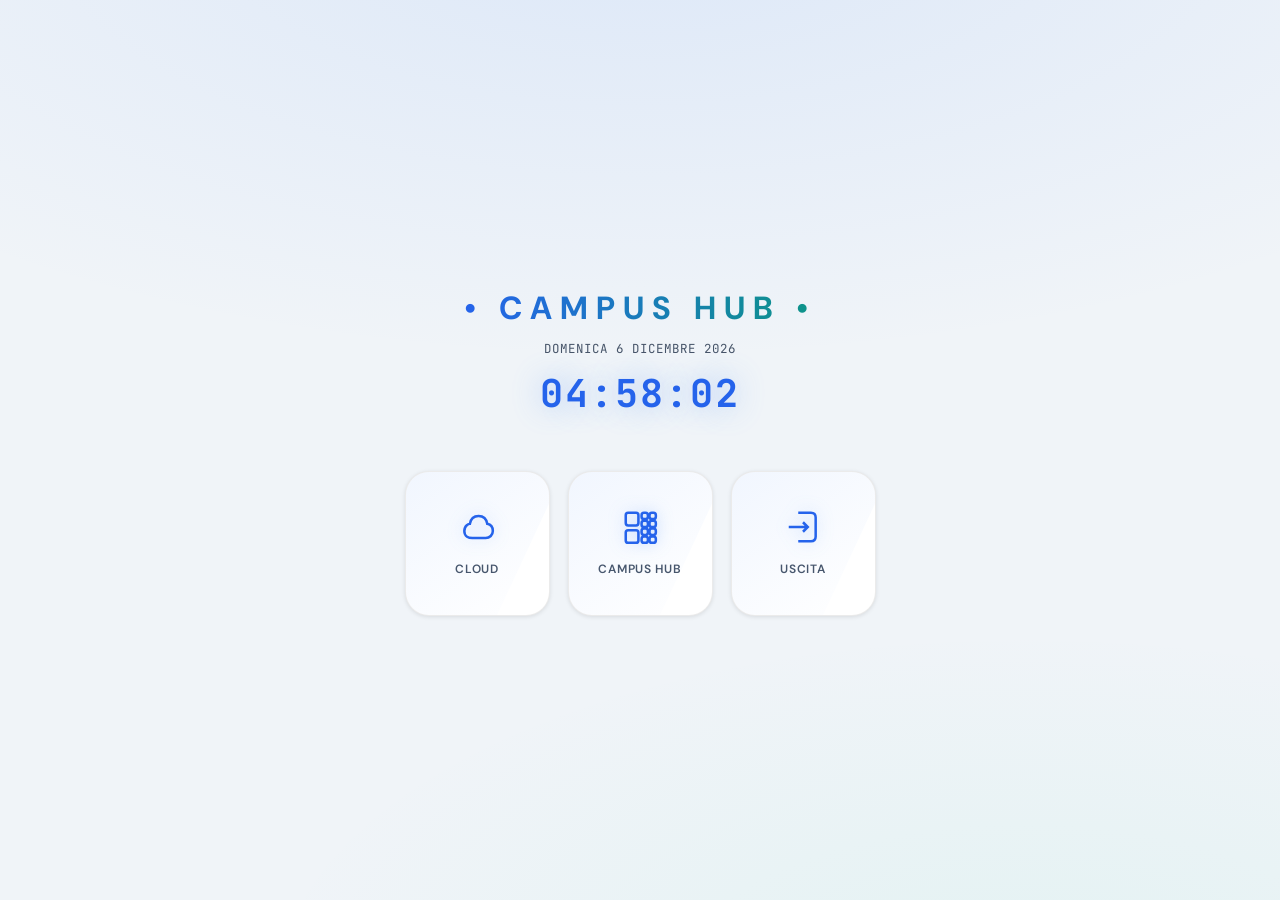
==== commit 5c46dfd6: "Update index.html" ====
--- a/index.html
+++ b/index.html
@@ -3,7 +3,7 @@
 <head>
 <meta charset="UTF-8">
 <meta name="viewport" content="width=device-width, initial-scale=1.0">
-<title>Campus — Indice</title>
+<title>Campus Hub</title>
 <link rel="stylesheet" href="css/campus-theme.css">
 <style>
 /* ─── INDEX-SPECIFIC ─────────────────────────────────────────── */
@@ -178,7 +178,7 @@
 <body>
 
 <div class="header-container">
-    <h1>• Campus - indice •</h1>
+    <h1>• Campus Hub •</h1>
     <div id="todayDate">Caricamento...</div>
     <div id="digitalClock">00:00:00</div>
 </div>
@@ -205,64 +205,10 @@
     <span>campus hub</span>
     </a>
     
-    <a href="cruscotto.html" class="link-card">
-        <svg viewBox="0 0 24 24"><circle cx="12" cy="12" r="9"/><path d="M12 8v4l2 2"/><path d="M7 4l-2 2M19 4l2 2"/></svg>
-        <span>Cruscotto</span>
-    </a>
-
-    
-    
-     <a href="bus-8.html" class="link-card">
-        <svg viewBox="0 0 24 24"><path d="M4 18h16M4 18v-9c0-2 2-4 4-4h8c2 0 4 2 4 4v9M4 18v2M20 18v2"/><path d="M6 9h4M14 9h4M6 13h12"/><circle cx="7" cy="18" r="2"/><circle cx="17" cy="18" r="2"/></svg>
-        <span>Bus 8</span>
-    </a>
-
-     <a href="trasportini.html" class="link-card">
-    <svg xmlns="http://www.w3.org/2000/svg" viewBox="0 0 24 24" width="24" height="24" fill="none" stroke="currentColor" stroke-width="2" stroke-linecap="round" stroke-linejoin="round">
-  <polygon points="3 6, 14 6, 21 12, 21 18, 3 18" /> <polygon points="13 8, 18 12, 14 12, 13 12" /> <circle cx="8" cy="10" r="1.5" />
-    <circle cx="7" cy="18" r="2" fill="#f0f4f8" />     <circle cx="17" cy="18" r="2" fill="#f0f4f8" />
-         </svg>
-        <span>Furgone</span>
-     </a>  
-    
-    <a href="bus-16.html" class="link-card">
-        <svg xmlns="http://www.w3.org/2000/svg" viewBox="0 0 24 24" width="24" height="24" fill="none" stroke="currentColor" stroke-width="2" stroke-linecap="round" stroke-linejoin="round">
-  <polygon points="4,6 20,6 23,12 20,18 4,18 1,12"/> <rect x="6" y="10" width="3" height="3" rx="0.5"/>  <rect x="14" y="10" width="3" height="3" rx="0.5"/>
-  <circle cx="7" cy="18" r="2" fill="#f0f4f8"/> <circle cx="17" cy="18" r="2" fill="#f0f4f8"/>
-        </svg>
-        <span>Bus 16</span>
-    </a>
-    
-    
-    
-    <a href="transfer.html" class="link-card">
-        <svg viewBox="0 0 24 24"><path d="M7 10h12M15 6l4 4-4 4"/><path d="M17 14H5M9 10l-4 4 4 4"/></svg>
-        <span>Transfer</span>
-    </a>
-<a href="rooming.html" class="link-card">
-        <svg viewBox="0 0 24 24"><path d="M3 10L12 3l9 7v11H3V10Z"/><path d="M9 14h6M9 17h4"/></svg>
-        <span>Rooming</span>
-    </a>
-    
-
-    <a href="uscita.html" class="link-card">
+   <a href="uscita.html" class="link-card">
         <svg viewBox="0 0 24 24"><path d="M15 12H3M12 15l3-3-3-3"/><path d="M9 21H17c2 0 3-1 3-3V6c0-2-1-3-3-3H9"/></svg>
         <span>Uscita</span>
     </a>
-
-    
-
-    <a href="dinner.html" class="link-card">
-        <svg viewBox="0 0 24 24"><path d="M18 8h1a4 4 0 0 1 0 8h-1"/><path d="M2 8h16v9a4 4 0 0 1-4 4H6a4 4 0 0 1-4-4V8z"/><line x1="6" y1="1" x2="6" y2="4"/><line x1="10" y1="1" x2="10" y2="4"/><line x1="14" y1="1" x2="14" y2="4"/></svg>
-        <span>Dinner</span>
-    </a>
-    
-     
-    <a href="dashboard.html" class="link-card">
-        <svg viewBox="0 0 24 24"><rect x="3" y="3" width="8" height="8" rx="1.5"/><rect x="13" y="3" width="8" height="8" rx="1.5"/><rect x="3" y="13" width="8" height="8" rx="1.5"/><rect x="13" y="13" width="8" height="8" rx="1.5"/></svg>
-        <span>Dashboard</span>
-    </a>
-
    
     
 </div>
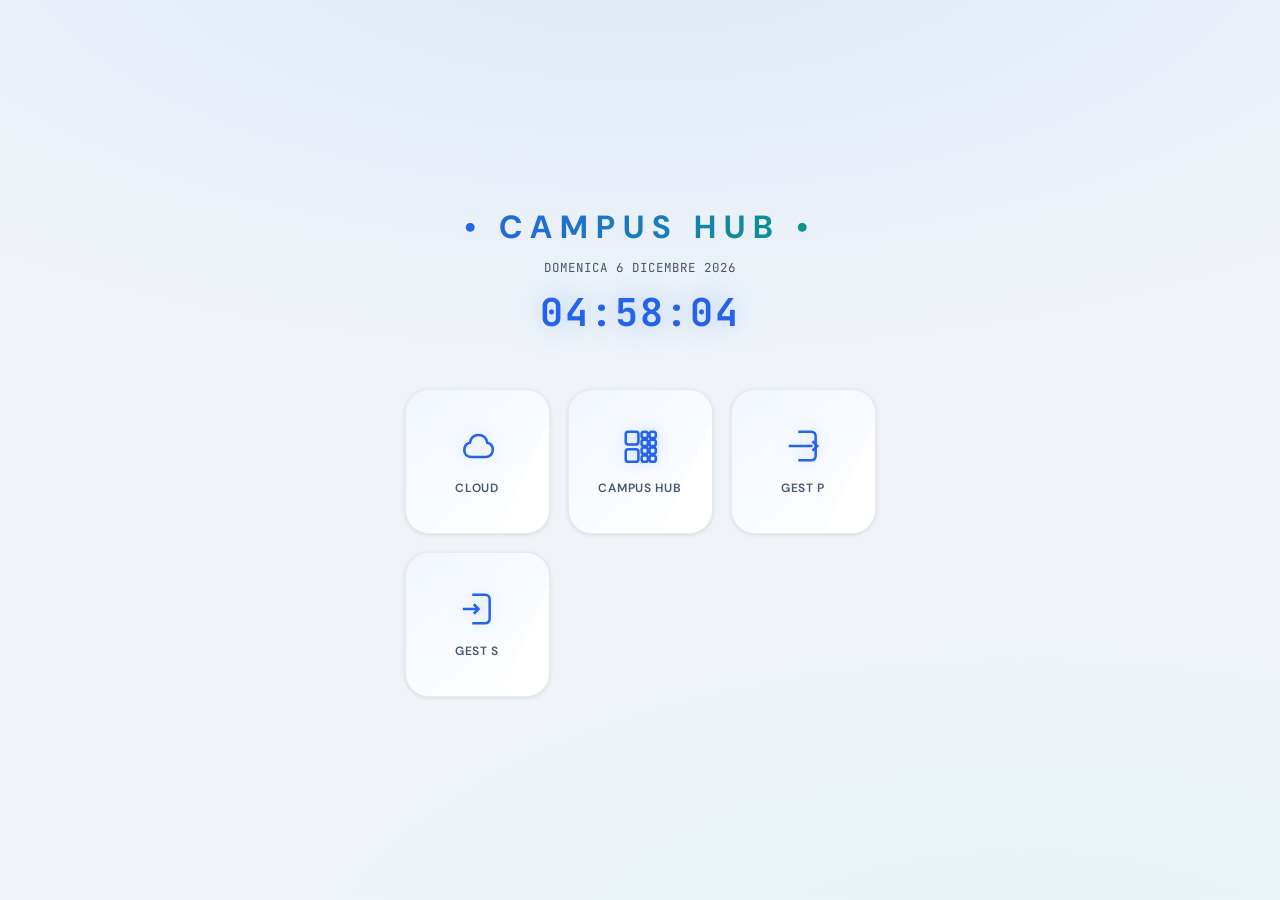
==== commit 4f3babdd: "Update index.html" ====
--- a/index.html
+++ b/index.html
@@ -205,9 +205,14 @@
     <span>campus hub</span>
     </a>
     
-   <a href="uscita.html" class="link-card">
-        <svg viewBox="0 0 24 24"><path d="M15 12H3M12 15l3-3-3-3"/><path d="M9 21H17c2 0 3-1 3-3V6c0-2-1-3-3-3H9"/></svg>
-        <span>Uscita</span>
+   <a href="Gestione_Permessi.html" class="link-card">
+        <svg viewBox="0 0 24 24"><path d="M18 12H3M18 15l3-3-3-3"/><path d="M9 21H17c2 0 3-1 3-3V6c0-2-1-3-3-3H9"/></svg>
+        <span>Gest P</span>
+    </a>
+    
+     <a href="Gestione_Studenti.html" class="link-card">
+        <svg viewBox="0 0 24 24"><path d="M12 12H3M10 15l3-3-3-3"/><path d="M9 21H17c2 0 3-1 3-3V6c0-2-1-3-3-3H9"/></svg>
+        <span>Gest S</span>
     </a>
    
     
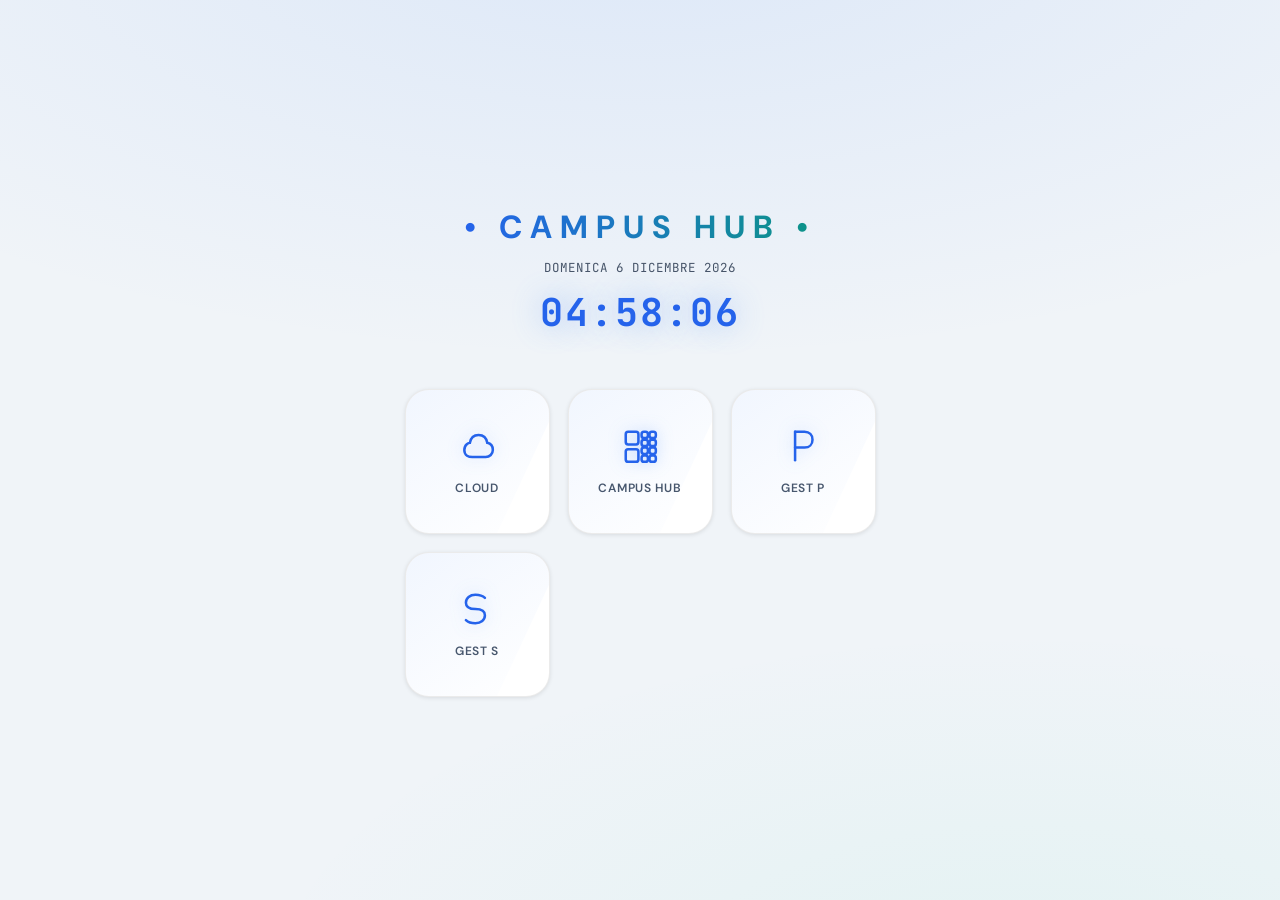
==== commit 66048f11: "Update index.html" ====
--- a/index.html
+++ b/index.html
@@ -206,13 +206,16 @@
     </a>
     
    <a href="Gestione_Permessi.html" class="link-card">
-        <svg viewBox="0 0 24 24"><path d="M18 12H3M18 15l3-3-3-3"/><path d="M9 21H17c2 0 3-1 3-3V6c0-2-1-3-3-3H9"/></svg>
-        <span>Gest P</span>
+        <svg viewBox="0 0 24 24" fill="none" stroke="currentColor" stroke-width="2" stroke-linecap="round" stroke-linejoin="round">
+  <path d="M7 21V3"/>
+  <path d="M7 3H13C16 3 18 5 18 8S16 13 13 13H7"/>
+</svg><span>Gest P</span>
     </a>
     
      <a href="Gestione_Studenti.html" class="link-card">
-        <svg viewBox="0 0 24 24"><path d="M12 12H3M10 15l3-3-3-3"/><path d="M9 21H17c2 0 3-1 3-3V6c0-2-1-3-3-3H9"/></svg>
-        <span>Gest S</span>
+        <svg viewBox="0 0 24 24" fill="none" stroke="currentColor" stroke-width="2" stroke-linecap="round" stroke-linejoin="round">
+  <path d="M17 5C15.5 3.5 13.5 3 11 3C7.5 3 5 5 5 8C5 10.5 7 12 11 12C15 12 17 13.5 17 16C17 19 14.5 21 11 21C8.5 21 6.5 20.5 5 19"/>
+</svg><span>Gest S</span>
     </a>
    
     
